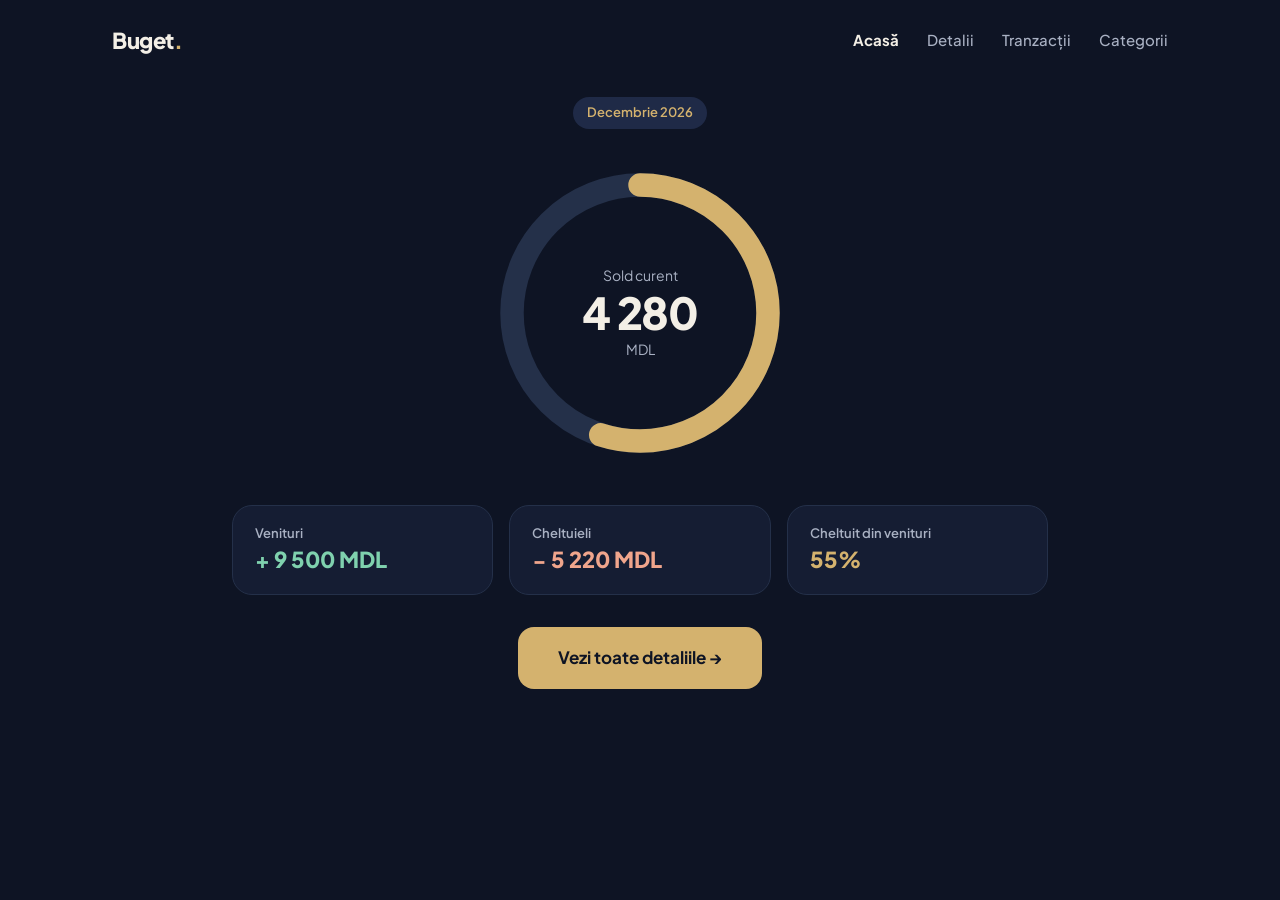
==== index.html @ fcfefcf0 "Un CSS și un JS pe pagină, pagina Tranzacții, check.py" ====
<!DOCTYPE html>
<html lang="ro">
<head>
  <meta charset="UTF-8">
  <meta name="viewport" content="width=device-width, initial-scale=1.0">
  <title>Buget – Acasă</title>
  <link rel="preconnect" href="https://fonts.googleapis.com">
  <link rel="preconnect" href="https://fonts.gstatic.com" crossorigin>
  <link href="https://fonts.googleapis.com/css2?family=Plus+Jakarta+Sans:wght@400;500;600;700;800&display=swap" rel="stylesheet">
  <link rel="stylesheet" href="assets/css/style.css">
</head>
<body>
  <header class="header">
    <div class="container header__inner">
      <a class="header__logo" href="index.html">Buget<span class="header__dot">.</span></a>
      <nav class="nav">
        <a class="nav__link nav__link--active" href="index.html">Acasă</a>
        <a class="nav__link" href="pages/detalii.html">Detalii</a>
        <a class="nav__link" href="pages/tranzactii.html">Tranzacții</a>
        <a class="nav__link" href="pages/detalii.html">Categorii</a>
      </nav>
    </div>
  </header>

  <main class="overview">
    <h1 class="visually-hidden">Prezentare generală</h1>
    <span class="chip" data-js="month">Octombrie 2026</span>

    <div class="ring">
      <svg class="ring__svg" data-js="ring" viewBox="0 0 300 300" role="img" aria-label="55% din venituri cheltuit">
        <circle class="ring__track" cx="150" cy="150" r="120"/>
        <circle class="ring__value" data-js="ring-value" cx="150" cy="150" r="120" stroke-dasharray="414.7 339.3"/>
      </svg>
      <div class="ring__center">
        <span class="ring__label">Sold curent</span>
        <span class="ring__amount" data-js="balance">4 280</span>
        <span class="ring__currency">MDL</span>
      </div>
    </div>

    <div class="stats">
      <div class="stat">
        <div class="stat__label">Venituri</div>
        <div class="stat__value stat__value--income" data-js="income">+ 9 500 MDL</div>
      </div>
      <div class="stat">
        <div class="stat__label">Cheltuieli</div>
        <div class="stat__value stat__value--expense" data-js="expense">− 5 220 MDL</div>
      </div>
      <div class="stat">
        <div class="stat__label">Cheltuit din venituri</div>
        <div class="stat__value stat__value--accent" data-js="percent">55%</div>
      </div>
    </div>

    <a class="button overview__cta" href="pages/detalii.html">Vezi toate detaliile →</a>
  </main>
  <script src="assets/js/data.js"></script>
  <script src="assets/js/script.js"></script>
</body>
</html>
---- assets/css/style.css ----
/* ===== Bază ===== */

*,
*::before,
*::after {
  box-sizing: border-box;
}

body {
  margin: 0;
  min-height: 100vh;
  background: #0E1424;
  color: #F3EFE6;
  font-family: 'Plus Jakarta Sans', system-ui, sans-serif;
  line-height: 1.5;
}

a {
  color: inherit;
  text-decoration: none;
}

h1,
h2,
p {
  margin: 0;
}

.visually-hidden {
  position: absolute;
  width: 1px;
  height: 1px;
  overflow: hidden;
  clip: rect(0 0 0 0);
  white-space: nowrap;
}

.container {
  max-width: 1120px;
  margin: 0 auto;
  padding: 0 32px;
}

/* ===== Header și meniu ===== */

.header {
  padding: 24px 0;
}

.header__inner {
  display: flex;
  align-items: center;
  justify-content: space-between;
  flex-wrap: wrap;
  gap: 16px;
}

.header__logo {
  font-size: 22px;
  font-weight: 800;
  letter-spacing: -0.02em;
}

.header__dot {
  color: #D4B26E;
}

.nav {
  display: flex;
  flex-wrap: wrap;
  gap: 28px;
  font-size: 15px;
  font-weight: 500;
}

.nav__link {
  color: #A9B1C3;
  transition: color 0.2s;
}

.nav__link:hover {
  color: #F3EFE6;
}

.nav__link--active {
  color: #F3EFE6;
  font-weight: 700;
}

/* ===== Butoane și etichete ===== */

.button {
  display: inline-block;
  padding: 18px 40px;
  border-radius: 16px;
  background: #D4B26E;
  color: #0E1424;
  font-size: 17px;
  font-weight: 700;
  transition: opacity 0.2s;
}

.button:hover {
  opacity: 0.9;
}

.button--small {
  padding: 12px 22px;
  border-radius: 999px;
  font-size: 15px;
}

.chip {
  display: inline-block;
  padding: 6px 14px;
  border-radius: 999px;
  background: #1F2A47;
  color: #D4B26E;
  font-size: 13px;
  font-weight: 600;
}

/* ===== Pagina Acasă ===== */

.overview {
  display: flex;
  flex-direction: column;
  align-items: center;
  max-width: 880px;
  margin: 0 auto;
  padding: 16px 32px 56px;
  text-align: center;
}

.overview__cta {
  margin-top: 32px;
}

.ring {
  position: relative;
  width: 320px;
  height: 320px;
  margin-top: 24px;
}

.ring__svg {
  display: block;
  width: 100%;
  height: 100%;
  transform: rotate(-90deg);
}

.ring__track {
  fill: none;
  stroke: #243049;
  stroke-width: 22;
}

.ring__value {
  fill: none;
  stroke: #D4B26E;
  stroke-width: 22;
  stroke-linecap: round;
}

.ring__center {
  position: absolute;
  inset: 0;
  display: flex;
  flex-direction: column;
  align-items: center;
  justify-content: center;
}

.ring__label,
.ring__currency {
  font-size: 14px;
  color: #A9B1C3;
}

.ring__amount {
  font-size: 44px;
  font-weight: 800;
  letter-spacing: -0.03em;
  line-height: 1.2;
}

.stats {
  display: flex;
  flex-wrap: wrap;
  gap: 16px;
  width: 100%;
  margin-top: 32px;
}

.stat {
  flex: 1 1 180px;
  padding: 18px 22px;
  background: #151D33;
  border: 1px solid #243049;
  border-radius: 20px;
  text-align: left;
}

.stat__label {
  font-size: 13px;
  font-weight: 600;
  color: #A9B1C3;
}

.stat__value {
  font-size: 22px;
  font-weight: 800;
}

.stat__value--income {
  color: #7FD1AE;
}

.stat__value--expense {
  color: #F0A58C;
}

.stat__value--accent {
  color: #D4B26E;
}

/* ===== Ecrane mici ===== */

@media (max-width: 640px) {
  .container {
    padding: 0 20px;
  }

  .overview {
    padding: 16px 20px 40px;
  }

  .ring {
    width: 260px;
    height: 260px;
  }

  .ring__amount {
    font-size: 36px;
  }
}
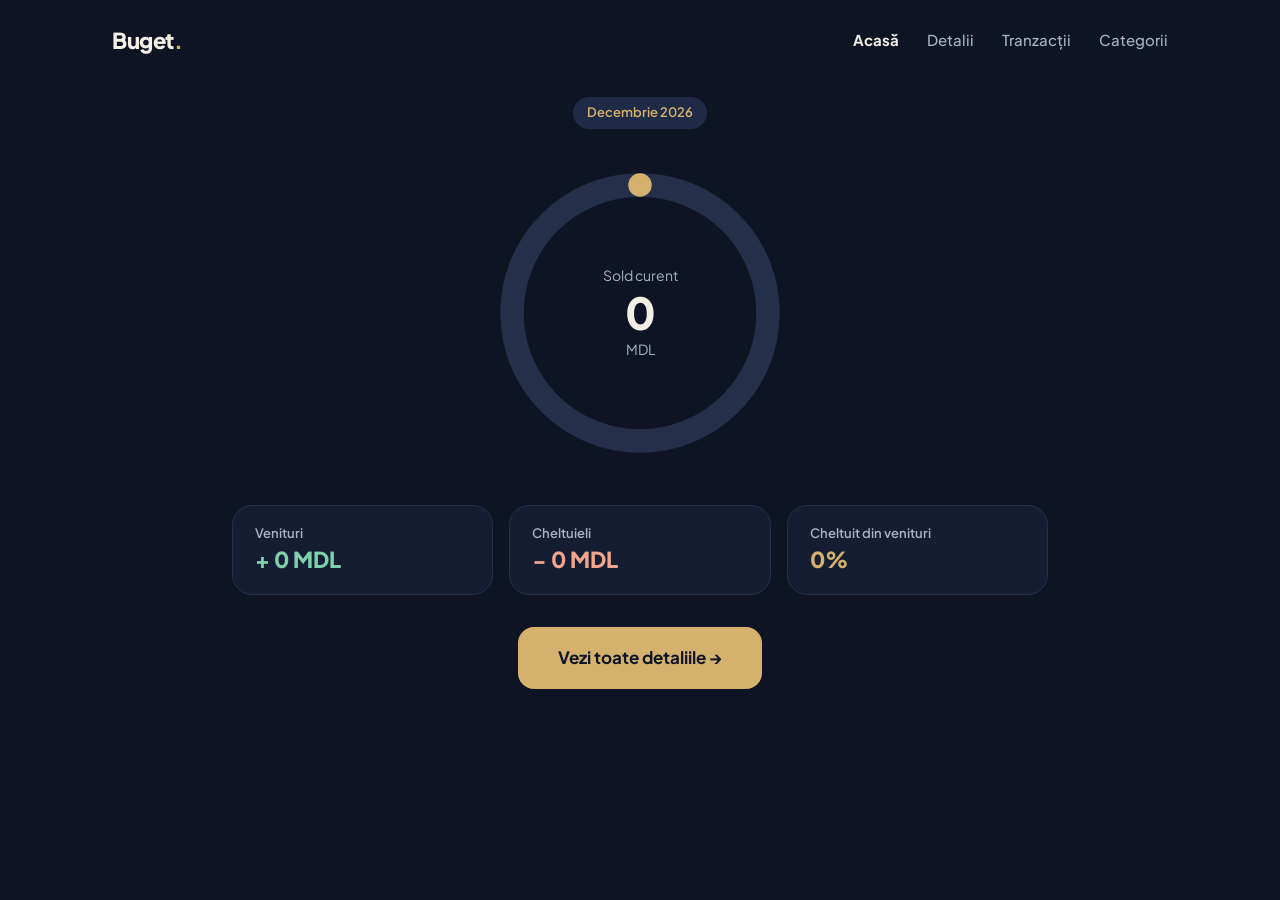
==== commit 00cce2ff: "Curățenie: fără date de test, pornește gol" ====
--- a/index.html
+++ b/index.html
@@ -24,16 +24,16 @@
 
   <main class="overview">
     <h1 class="visually-hidden">Prezentare generală</h1>
-    <span class="chip" data-js="month">Octombrie 2026</span>
+    <span class="chip" data-js="month"></span>
 
     <div class="ring">
-      <svg class="ring__svg" data-js="ring" viewBox="0 0 300 300" role="img" aria-label="55% din venituri cheltuit">
+      <svg class="ring__svg" data-js="ring" viewBox="0 0 300 300" role="img" aria-label="Cheltuit din venituri">
         <circle class="ring__track" cx="150" cy="150" r="120"/>
-        <circle class="ring__value" data-js="ring-value" cx="150" cy="150" r="120" stroke-dasharray="414.7 339.3"/>
+        <circle class="ring__value" data-js="ring-value" cx="150" cy="150" r="120" stroke-dasharray="0 754"/>
       </svg>
       <div class="ring__center">
         <span class="ring__label">Sold curent</span>
-        <span class="ring__amount" data-js="balance">4 280</span>
+        <span class="ring__amount" data-js="balance"></span>
         <span class="ring__currency">MDL</span>
       </div>
     </div>
@@ -41,15 +41,15 @@
     <div class="stats">
       <div class="stat">
         <div class="stat__label">Venituri</div>
-        <div class="stat__value stat__value--income" data-js="income">+ 9 500 MDL</div>
+        <div class="stat__value stat__value--income" data-js="income"></div>
       </div>
       <div class="stat">
         <div class="stat__label">Cheltuieli</div>
-        <div class="stat__value stat__value--expense" data-js="expense">− 5 220 MDL</div>
+        <div class="stat__value stat__value--expense" data-js="expense"></div>
       </div>
       <div class="stat">
         <div class="stat__label">Cheltuit din venituri</div>
-        <div class="stat__value stat__value--accent" data-js="percent">55%</div>
+        <div class="stat__value stat__value--accent" data-js="percent"></div>
       </div>
     </div>
 
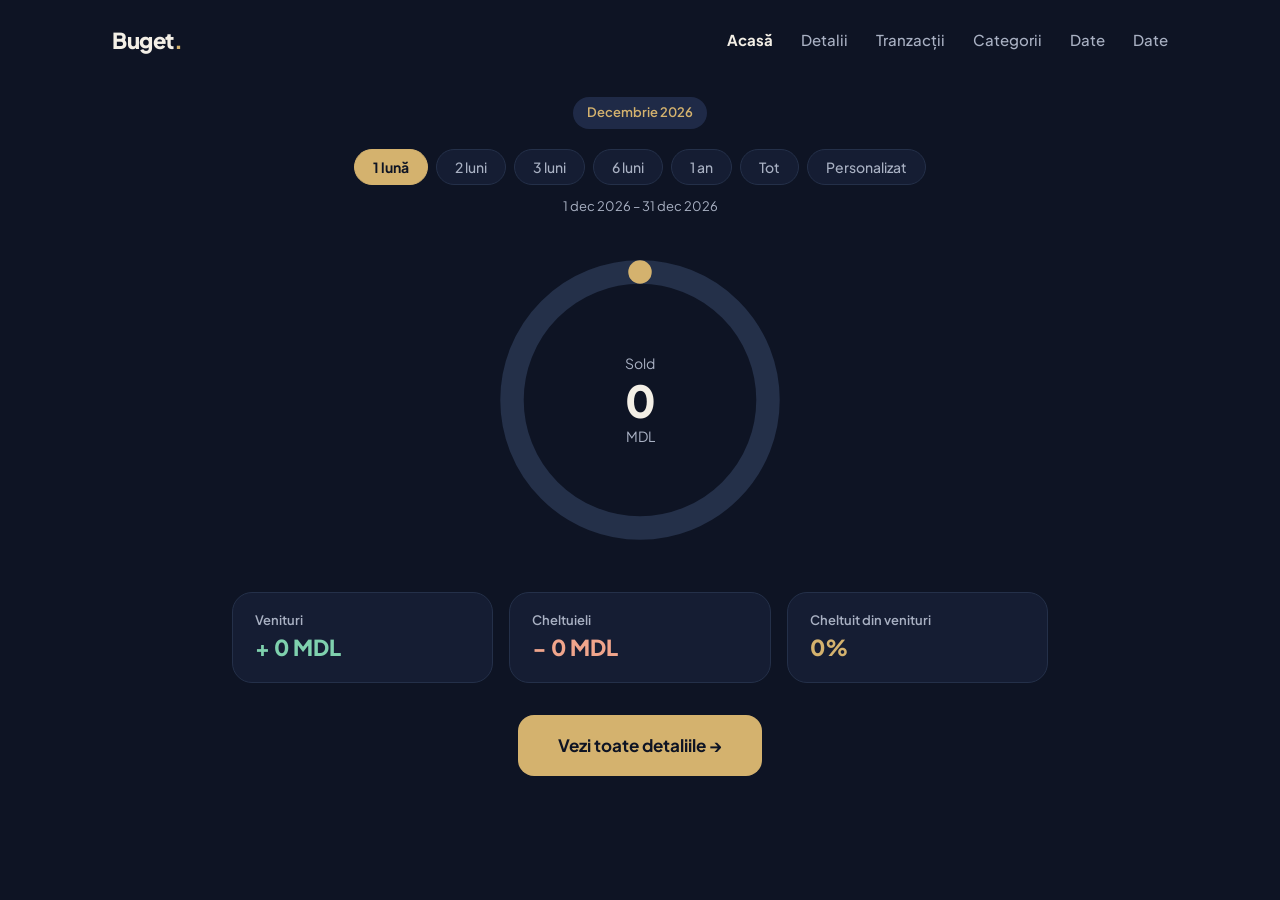
==== commit 4f805b95: "Pagina Date: export, restaurare și import din extras bancar" ====
--- a/index.html
+++ b/index.html
@@ -17,14 +17,17 @@
         <a class="nav__link nav__link--active" href="index.html">Acasă</a>
         <a class="nav__link" href="pages/detalii.html">Detalii</a>
         <a class="nav__link" href="pages/tranzactii.html">Tranzacții</a>
-        <a class="nav__link" href="pages/detalii.html">Categorii</a>
+        <a class="nav__link" href="pages/detalii.html#categorii">Categorii</a>
+        <a class="nav__link" href="pages/date.html">Date</a>
+        <a class="nav__link" href="pages/date.html">Date</a>
       </nav>
     </div>
   </header>
 
   <main class="overview">
     <h1 class="visually-hidden">Prezentare generală</h1>
-    <span class="chip" data-js="month"></span>
+    <span class="chip" data-js="label"></span>
+    <div class="period overview__period" data-js="period"></div>
 
     <div class="ring">
       <svg class="ring__svg" data-js="ring" viewBox="0 0 300 300" role="img" aria-label="Cheltuit din venituri">
@@ -32,7 +35,7 @@
         <circle class="ring__value" data-js="ring-value" cx="150" cy="150" r="120" stroke-dasharray="0 754"/>
       </svg>
       <div class="ring__center">
-        <span class="ring__label">Sold curent</span>
+        <span class="ring__label">Sold</span>
         <span class="ring__amount" data-js="balance"></span>
         <span class="ring__currency">MDL</span>
       </div>
--- a/assets/css/style.css
+++ b/assets/css/style.css
@@ -245,3 +245,103 @@
     font-size: 36px;
   }
 }
+
+/* ===== Perioada afișată ===== */
+.period {
+  display: flex;
+  flex-direction: column;
+  align-items: center;
+  gap: 12px;
+  margin-bottom: 0;
+}
+
+.period__options {
+  display: flex;
+  flex-wrap: wrap;
+  justify-content: center;
+  gap: 8px;
+}
+
+.period__option {
+  padding: 8px 18px;
+  background: #151D33;
+  border: 1px solid #243049;
+  border-radius: 999px;
+  color: #A9B1C3;
+  font-family: inherit;
+  font-size: 14px;
+  font-weight: 500;
+  cursor: pointer;
+  transition: color 0.2s;
+}
+
+.period__option:hover {
+  color: #F3EFE6;
+}
+
+.period__option:focus-visible {
+  outline: 2px solid #F3EFE6;
+  outline-offset: 2px;
+}
+
+.period__option--active {
+  background: #D4B26E;
+  border-color: #D4B26E;
+  color: #0E1424;
+  font-weight: 700;
+}
+
+.period__custom {
+  display: none;
+  flex-wrap: wrap;
+  justify-content: center;
+  gap: 16px;
+  width: 100%;
+  max-width: 420px;
+}
+
+.period__custom--open {
+  display: flex;
+}
+
+.period__field {
+  flex: 1 1 150px;
+  text-align: left;
+}
+
+.period__label {
+  display: block;
+  margin-bottom: 6px;
+  font-size: 13px;
+  font-weight: 600;
+  color: #A9B1C3;
+}
+
+.period__input {
+  width: 100%;
+  padding: 10px 14px;
+  background: #0E1424;
+  border: 1px solid #243049;
+  border-radius: 12px;
+  color: #F3EFE6;
+  color-scheme: dark;
+  font-family: inherit;
+  font-size: 15px;
+}
+
+.period__input:focus {
+  outline: 2px solid #D4B26E;
+  outline-offset: 1px;
+  border-color: #D4B26E;
+}
+
+.period__text {
+  font-size: 13px;
+  color: #A9B1C3;
+  text-align: center;
+}
+
+.overview__period {
+  width: 100%;
+  margin-top: 20px;
+}
